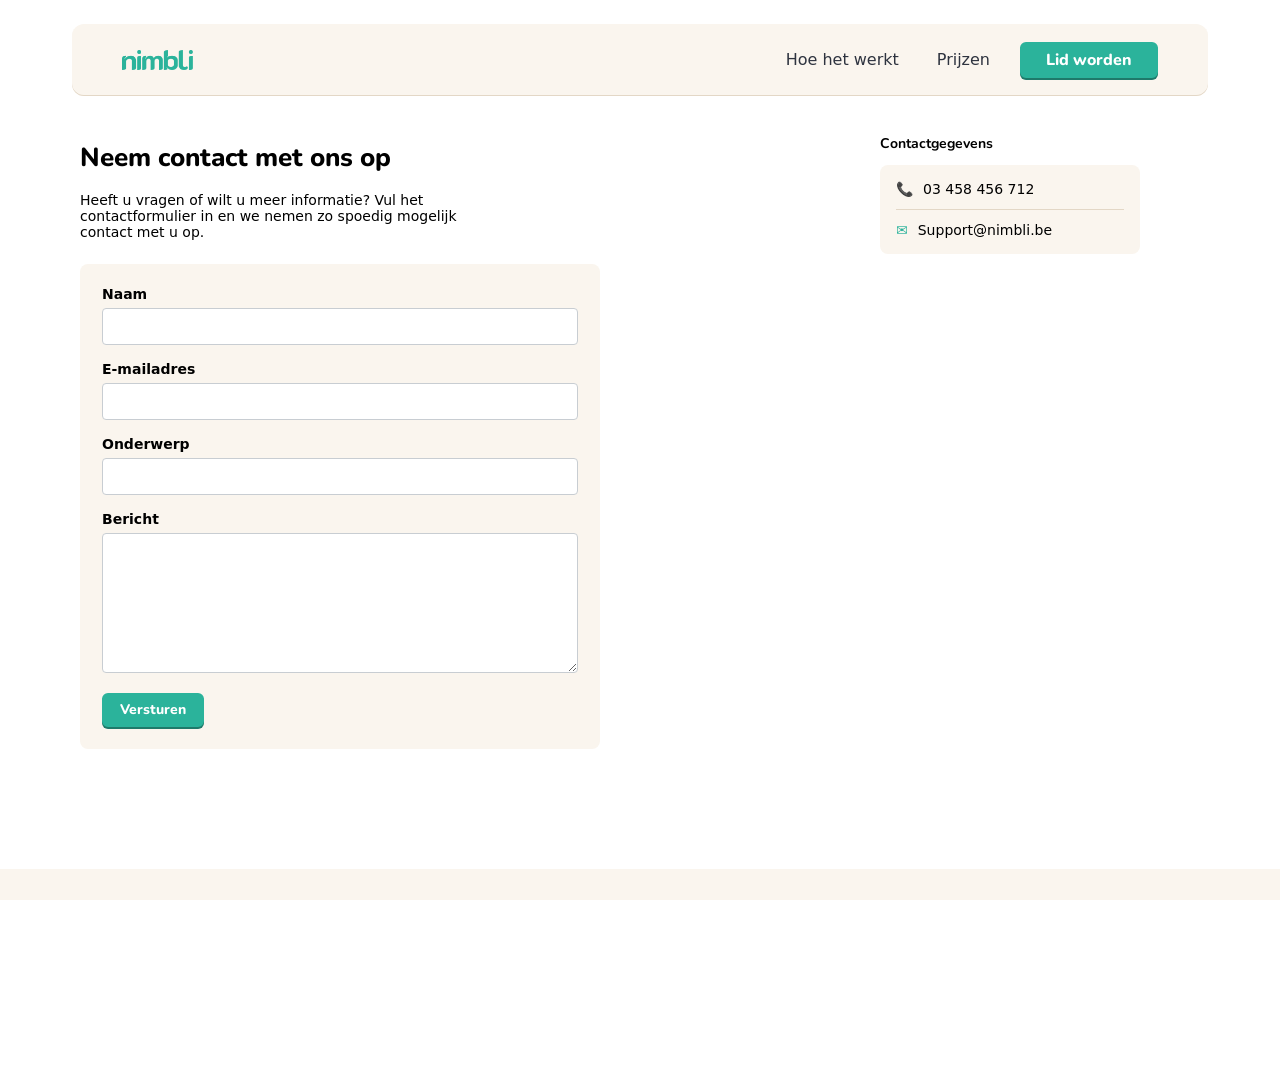
==== contact.html @ 8537b6ae "Add custom font styles and update layout for improved consistency across pages" ====
<!doctype html>
<html lang="nl">

<head>
    <meta charset="utf-8" />
    <meta name="viewport" content="width=device-width, initial-scale=1" />
    <title>Nimbli — Prijzen</title>

    <link rel="preconnect" href="https://fonts.googleapis.com">
    <link rel="preconnect" href="https://fonts.gstatic.com" crossorigin>
    <link href="https://fonts.googleapis.com/css2?family=Nunito:wght@400;500;600;700;800;900&display=swap"
        rel="stylesheet">
        <link rel="fonts" href="css/font.css" />

    <link rel="stylesheet" href="css/contact.css" />
</head>

<body>

    <!-- HEADER -->
    <header class="topbar">
        <div class="container topbar__inner">
            <a class="brand" href="index.html">
                <img src="assets/images/Logo.png" alt="nimbli" class="brand__logo" />
            </a>

            <button class="nav-toggle" aria-label="Menu openen" aria-expanded="false" type="button">
                <span></span>
                <span></span>
                <span></span>
            </button>

            <nav class="topnav">
                <a href="index.html#hoe-het-werkt" class="topnav__link">Hoe het werkt</a>
                <a href="prijzen.html" class="topnav__link">Prijzen</a>
                <a href="registratie1.html" class="btn btn--primary btn--sm">Lid worden</a>
            </nav>
        </div>

        <div class="container mobile-menu" id="mobileMenu">
            <nav class="mobile-menu__nav">
                <a href="index.html#hoe-het-werkt" class="mobile-menu__link">Hoe het werkt</a>
                <a href="prijzen.html" class="mobile-menu__link">Prijzen</a>
                <a href="registratie1.html" class="btn btn--primary btn--sm mobile-menu__btn">Lid worden</a>
            </nav>
        </div>
    </header>

    <main class="contact-page">
        <div class="container contact-page__container">

            <div class="contact-grid">

                <!-- LINKER KANT -->
                <div class="contact-left">

                    <h1 class="contact-title">Neem contact met ons op</h1>

                    <p class="contact-intro">
                        Heeft u vragen of wilt u meer informatie? Vul het contactformulier
                        in en we nemen zo spoedig mogelijk contact met u op.
                    </p>

                    <form class="contact-form">

                        <div class="form-group">
                            <label>Naam</label>
                            <input type="text">
                        </div>

                        <div class="form-group">
                            <label>E-mailadres</label>
                            <input type="email">
                        </div>

                        <div class="form-group">
                            <label>Onderwerp</label>
                            <input type="text">
                        </div>

                        <div class="form-group">
                            <label>Bericht</label>
                            <textarea rows="6"></textarea>
                        </div>

                        <button class="btn btn--primary btn--sm">Versturen</button>

                    </form>

                </div>

                <!-- RECHTER KANT -->
                <div class="contact-right">

                    <h3 class="contact-info-title">Contactgegevens</h3>

                    <div class="contact-card">

                        <div class="contact-info">
                            <span class="contact-icon">📞</span>
                            <span>03 458 456 712</span>
                        </div>

                        <div class="contact-divider"></div>

                        <div class="contact-info">
                            <span class="contact-icon">✉️</span>
                            <span>Support@nimbli.be</span>
                        </div>

                    </div>

                </div>

            </div>

        </div>
    </main>

    <!-- FOOTER -->
    <footer class="footer" id="contact">
        <div class="container footer__grid">

            <div class="footer__brand">
                <img src="assets/images/Logo.png" alt="nimbli" class="footer__logo" />

                <div class="footer__socials">
                    <a href="#" aria-label="LinkedIn">
                        <img src="assets/images/linkedin.png" alt="LinkedIn">
                    </a>
                    <a href="#" aria-label="Instagram">
                        <img src="assets/images/instagram.png" alt="Instagram">
                    </a>
                </div>

                <p class="footer__copyright">© 2026 Nimbli.</p>
            </div>

            <div class="footer__col">
                <a href="index.html#hoe-het-werkt">Hoe het werkt</a>
                <a href="prijzen.html">Prijzen</a>
                <a href="registratie1.html">Registreren</a>
            </div>

            <div class="footer__col footer__contact">
                <p>Contacteer ons</p>

                <a href="tel:03458456712">
                    <svg viewBox="0 0 24 24" fill="currentColor" aria-hidden="true">
                        <path fill-rule="evenodd"
                            d="M1.5 4.5a3 3 0 0 1 3-3h1.372c.86 0 1.61.586 1.819 1.42l1.105 4.423a1.875 1.875 0 0 1-.694 1.955l-1.293.97c-.135.101-.164.249-.126.352a11.285 11.285 0 0 0 6.697 6.697c.103.038.25.009.352-.126l.97-1.293a1.875 1.875 0 0 1 1.955-.694l4.423 1.105c.834.209 1.42.959 1.42 1.82V19.5a3 3 0 0 1-3 3h-2.25C8.552 22.5 1.5 15.448 1.5 6.75V4.5Z"
                            clip-rule="evenodd" />
                    </svg>
                    <span>03 458 456 712</span>
                </a>

                <a href="mailto:Support@nimbli.be">
                    <svg viewBox="0 0 24 24" fill="currentColor" aria-hidden="true">
                        <path
                            d="M1.5 8.67v8.58a3 3 0 0 0 3 3h15a3 3 0 0 0 3-3V8.67l-8.928 5.493a3 3 0 0 1-3.144 0L1.5 8.67Z" />
                        <path
                            d="M22.5 6.908V6.75a3 3 0 0 0-3-3h-15a3 3 0 0 0-3 3v.158l9.714 5.978a1.5 1.5 0 0 0 1.572 0L22.5 6.908Z" />
                    </svg>
                    <span>Support@nimbli.be</span>
                </a>
            </div>

        </div>
    </footer>

    <script>
        const navToggle = document.querySelector('.nav-toggle');
        const mobileMenu = document.getElementById('mobileMenu');

        if (navToggle && mobileMenu) {
            navToggle.addEventListener('click', () => {
                const isOpen = navToggle.classList.toggle('is-open');
                mobileMenu.classList.toggle('is-open', isOpen);
                navToggle.setAttribute('aria-expanded', isOpen ? 'true' : 'false');
            });

            mobileMenu.querySelectorAll('a').forEach(link => {
                link.addEventListener('click', () => {
                    navToggle.classList.remove('is-open');
                    mobileMenu.classList.remove('is-open');
                    navToggle.setAttribute('aria-expanded', 'false');
                });
            });
        }
    </script>
</body>

</html>
---- css/font.css ----
/* style.css */
/* #### Generated By: http://font.download #### */

@font-face {
    font-family: 'Cabinet Grotesk Regular';
    font-style: normal;
    font-weight: normal;
    src: local('Cabinet Grotesk Regular'), url('CabinetGrotesk-Regular.woff') format('woff');
    }
    
  
    @font-face {
    font-family: 'Cabinet Grotesk Thin';
    font-style: normal;
    font-weight: normal;
    src: local('Cabinet Grotesk Thin'), url('CabinetGrotesk-Thin.woff') format('woff');
    }
    
  
    @font-face {
    font-family: 'Cabinet Grotesk Extralight';
    font-style: normal;
    font-weight: normal;
    src: local('Cabinet Grotesk Extralight'), url('CabinetGrotesk-Extralight.woff') format('woff');
    }
    
  
    @font-face {
    font-family: 'Cabinet Grotesk Light';
    font-style: normal;
    font-weight: normal;
    src: local('Cabinet Grotesk Light'), url('CabinetGrotesk-Light.woff') format('woff');
    }
    
  
    @font-face {
    font-family: 'Cabinet Grotesk Medium';
    font-style: normal;
    font-weight: normal;
    src: local('Cabinet Grotesk Medium'), url('CabinetGrotesk-Medium.woff') format('woff');
    }
    
  
    @font-face {
    font-family: 'Cabinet Grotesk Bold';
    font-style: normal;
    font-weight: normal;
    src: local('Cabinet Grotesk Bold'), url('CabinetGrotesk-Bold.woff') format('woff');
    }
    
  
    @font-face {
    font-family: 'Cabinet Grotesk Extrabold';
    font-style: normal;
    font-weight: normal;
    src: local('Cabinet Grotesk Extrabold'), url('CabinetGrotesk-Extrabold.woff') format('woff');
    }
    
  
    @font-face {
    font-family: 'Cabinet Grotesk Black';
    font-style: normal;
    font-weight: normal;
    src: local('Cabinet Grotesk Black'), url('CabinetGrotesk-Black.woff') format('woff');
    }
---- css/contact.css ----
:root {
    --brand-primary: #2BB39B;
    --brand-primary-dark: #009883;

    --bg: #FFFFFF;
    --bg-soft: #FAF5EE;

    --text: #000000;
    --muted: #929292;
    --border: #E7E2D8;

    --brand-yellow: #FBB92A;
    --brand-red: #EB5E5A;
    --brand-blue: #82B3E1;
    --brand-dark-grey: #929292;

    --container: 1440px;

    --radius-lg: 10px;
    --radius-btn: 6px;
}

* {
    box-sizing: border-box;
}

html,
body {
    height: 100%;
    width: 100vw;
    overflow-x: hidden;
    margin: 0;
    font-family: 'Cabinet Grotesk', system-ui, sans-serif;
    scroll-behavior: smooth;
}

h1, h2, h3, h4, h5, .btn{ 
    font-family: "Nunito", sans-serif;
}

img {
    max-width: 100%;
    display: block;
}

a {
    color: inherit;
    text-decoration: none;
}

.container {
    width: min(var(--container), calc(100% - 96px));
    margin-inline: auto;
}

.muted {
    color: var(--muted);
}


/*  NAV / TOPBAR */
.topbar {
    padding: 24px;
    position: fixed;
    width: 100vw;
    z-index: 999;
    margin-top: 0;
}

.topbar__inner {
    background: var(--bg-soft);
    border-radius: 12px;
    padding: 18px 50px;
    display: flex;
    align-items: center;
    justify-content: space-between;
    box-shadow: inset 0 -1px 0 #E3D7C6;
}

.brand__logo {
    height: 20px;
    width: auto;
    display: block;
}

.topnav {
    display: flex;
    align-items: center;
    gap: 22px;
}

.topnav__link {
    font-size: 16px;
    font-weight: 500;
    color: rgba(17, 24, 39, 0.88);
    padding: 0px 8px;
    line-height: 1;
}

.topnav__link:hover {
    color: rgba(17, 24, 39, 1);
}

.topbar .btn--sm {
    padding: 8px 24px;
    font-size: 16px;
    line-height: 1;
}


.nav-toggle {
    display: none;
    width: 40px;
    height: 40px;
    border: 0;
    background: transparent;
    padding: 0;
    align-items: center;
    justify-content: center;
    flex-direction: column;
    gap: 5px;
    cursor: pointer;
}

.nav-toggle span {
    width: 24px;
    height: 2px;
    background: var(--brand-primary);
    border-radius: 999px;
    display: block;
}

.mobile-menu {
    display: none;
}

/* BUTTONS */
.btn {
    display: inline-flex;
    align-items: center;
    justify-content: center;
    gap: 10px;
    padding: 10px 16px;
    border-radius: var(--radius-btn);
    border: 2px solid transparent;
    font-weight: 800;
    font-size: 16px;
    line-height: 1;
    white-space: nowrap;
    box-shadow: 0 2px 0 #1E7A6A;
    transform: translateY(0);
    transition: transform 0.05s ease, box-shadow 0.05s ease;
    user-select: none;
    -webkit-tap-highlight-color: transparent;
}

.btn:active {
    transform: translateY(2px);
    box-shadow: 0 1px 0 #1E7A6A;
}

.btn--sm {
    padding: 8px 16px;
    font-size: 14px;
    line-height: 1;
}

.btn--primary {
    background: var(--brand-primary);
    border: 2px solid var(--brand-primary);
    color: #fff;
}

.btn--primary:hover {
    background: var(--brand-primary-dark);
    border-color: var(--brand-primary-dark);
}

.btn--outline {
    background: #fff;
    border: 2px solid var(--brand-primary);
    color: var(--brand-primary);
}

.btn--outline:hover {
    background: rgba(43, 179, 155, 0.07);
}

/* Contact pagina */
.contact-page {
    padding: 120px 32px;
}

.contact-page__container {
    width: min(1180px, calc(100% - 96px));
    margin: auto;
}

.contact-grid {
    display: grid;
    grid-template-columns: 1fr 320px;
    gap: 80px;
    align-items: start;
}

/* Linker kant */
.contact-title {
    font-size: 26px;
    font-weight: 800;
    margin-top: 20px;
}

.contact-intro {
    font-size: 14px;
    margin-bottom: 24px;
    max-width: 420px;
}

/* formulier */
.contact-form {
    background: var(--bg-soft);
    padding: 22px;
    border-radius: 8px;
    max-width: 520px;
}

.contact-form .form-group {
    margin-bottom: 16px;
}

.contact-form label {
    display: block;
    font-size: 14px;
    font-weight: 700;
    margin-bottom: 6px;
}

.contact-form input,
.contact-form textarea {
    width: 100%;
    border: 1px solid #C8CDD2;
    border-radius: 4px;
    padding: 8px 10px;
    font-family: "Nunito", sans-serif;
    font-size: 14px;
}

.contact-form textarea {
    resize: vertical;
    min-height: 140px;
}

/* Rechter kant */
.contact-info-title {
    font-size: 14px;
    font-weight: 700;
    margin-bottom: 12px;
}

.contact-card {
    background: var(--bg-soft);
    border-radius: 8px;
    padding: 16px;
    width: 260px;
}

.contact-info {
    display: flex;
    align-items: center;
    gap: 10px;
    font-size: 14px;
}

.contact-divider {
    height: 1px;
    background: #E3D7C6;
    margin: 12px 0;
}

.contact-icon {
    color: var(--brand-primary);
}

/* FOOTER */
.footer {
    background: var(--bg-soft);
    padding: 40px 120px;
}

.footer .container {
    width: min(1180px, calc(100% - 96px));
    margin: 0 auto;
}

.footer__grid {
    display: grid;
    grid-template-columns: 1fr 1fr 1fr;
    gap: 60px;
    align-items: start;
}

.footer__brand {
    display: flex;
    flex-direction: column;
    gap: 18px;
}

.footer__logo {
    width: 130px;
    height: auto;
    display: block;
}

.footer__socials {
    display: flex;
    align-items: center;
    gap: 12px;
}

.footer__socials a {
    width: 28px;
    height: 28px;
    display: flex;
    align-items: center;
    justify-content: center;
}

.footer__socials img {
    width: 100%;
    height: 100%;
    object-fit: contain;
}

.footer__copyright {
    margin: 0;
    font-size: 14px;
    color: rgba(17, 24, 39, 0.65);
}

.footer__col {
    display: flex;
    flex-direction: column;
    gap: 14px;
}

.footer__col a {
    display: block;
    font-size: 14px;
    color: rgba(17, 24, 39, 0.9);
}

.footer__contact p {
    margin: 0 0 4px;
    font-size: 14px;
    font-weight: 700;
    color: #111827;
}

.footer__contact a {
    display: flex;
    align-items: center;
    gap: 10px;
    font-size: 14px;
    color: rgba(17, 24, 39, 0.9);
}

.footer__contact svg {
    width: 18px;
    height: 18px;
    flex-shrink: 0;
    color: #111827;
}

/* Mobile */
@media (max-width:768px) {
    .container {
        width: calc(100% - 32px);
    }

    /* Header */
    .topbar .container {
        width: calc(100% - 24px);
    }

    .topbar {
        padding: 12px;
        position: fixed;
        top: 0;
        left: 0;
        width: 100%;
    }
    
    .topbar__inner {
        background: var(--bg-soft);
        border-radius: 8px;
        padding: 16px 24px;
        display: flex;
        align-items: center;
        justify-content: space-between;
        box-shadow: inset 0 -1px 0 #E3D7C6;
        background: var(--bg-soft);
        border-radius: 8px;
        padding: 16px 24px;
        display: flex;
        align-items: center;
        justify-content: space-between;
        box-shadow: inset 0 -1px 0 #E3D7C6;
    }

    .brand__logo {
        height: 22px;
    }

    .topnav {
        display: none;
    }

    .nav-toggle {
        display: inline-flex;
    }

    .mobile-menu {
        display: block;
        max-height: 0;
        overflow: hidden;
        transition: max-height 0.25s ease;
    }

    .mobile-menu.is-open {
        max-height: 220px;
        margin-top: 10px;
    }

    .mobile-menu__nav {
        background: var(--bg-soft);
        border-radius: 10px;
        padding: 12px 14px 14px;
        box-shadow: inset 0 -1px 0 #E3D7C6;
        display: flex;
        flex-direction: column;
        gap: 12px;
    }

    .mobile-menu__link {
        font-size: 14px;
        color: rgba(17, 24, 39, 0.9);
    }

    .mobile-menu__btn {
        align-self: flex-start;
    }

    .contact-page {
        padding: 100px 32px;
    }

    .contact-page__container {
        width: calc(100% - 32px);
    }

    .contact-grid {
        grid-template-columns: 1fr;
        gap: 26px;
    }

    .contact-title {
        font-size: 18px;
    }

    .contact-intro {
        font-size: 14px;
    }

    .contact-form {
        padding: 16px;
    }

    .contact-form input,
    .contact-form textarea {
        font-size: 14px;
    }

    .contact-card {
        width: 100%;
    }

    /* Footer */
    .footer {
        padding: 40px 32px;
    }

    .footer .container {
        width: calc(100% - 32px);
    }

    .footer__grid {
        grid-template-columns: 1fr;
        gap: 18px;
    }

    .footer__brand {
        gap: 10px;
    }

    .footer__logo {
        width: 90px;
    }

    .footer__socials a {
        width: 20px;
        height: 20px;
    }

    .footer__col {
        gap: 10px;
    }

    .footer__col a,
    .footer__contact a,
    .footer__contact p {
        font-size: 14px;
    }

    .footer__contact {
        grid-column: auto;
    }

    .footer__contact svg {
        width: 14px;
        height: 14px;
    }
}
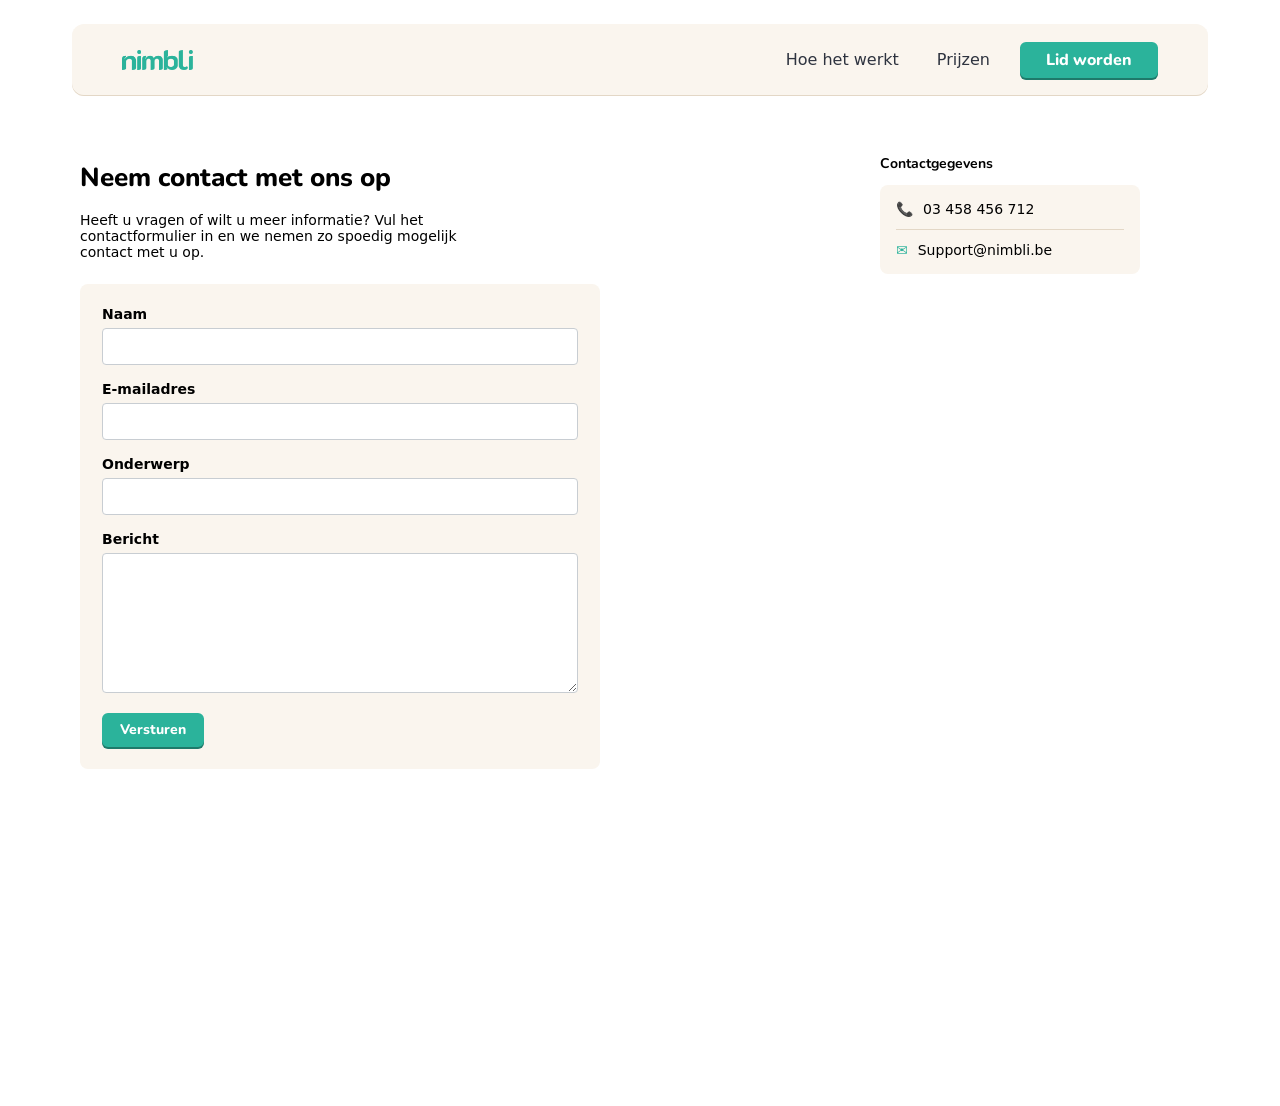
==== commit 053ea369: "Google tag added" ====
--- a/contact.html
+++ b/contact.html
@@ -2,6 +2,15 @@
 <html lang="nl">
 
 <head>
+    <!-- Google tag (gtag.js) -->
+    <script async src="https://www.googletagmanager.com/gtag/js?id=G-90QB9ECK73"></script>
+    <script>
+        window.dataLayer = window.dataLayer || [];
+        function gtag() { dataLayer.push(arguments); }
+        gtag('js', new Date());
+
+        gtag('config', 'G-90QB9ECK73');
+    </script>
     <meta charset="utf-8" />
     <meta name="viewport" content="width=device-width, initial-scale=1" />
     <title>Nimbli — Prijzen</title>
@@ -10,7 +19,6 @@
     <link rel="preconnect" href="https://fonts.gstatic.com" crossorigin>
     <link href="https://fonts.googleapis.com/css2?family=Nunito:wght@400;500;600;700;800;900&display=swap"
         rel="stylesheet">
-        <link rel="fonts" href="css/font.css" />
 
     <link rel="stylesheet" href="css/contact.css" />
 </head>
--- a/css/contact.css
+++ b/css/contact.css
@@ -188,7 +188,7 @@
 
 /* Contact pagina */
 .contact-page {
-    padding: 120px 32px;
+    padding: 140px 32px;
 }
 
 .contact-page__container {
@@ -484,13 +484,14 @@
         width: 100%;
     }
 
+
     /* Footer */
     .footer {
-        padding: 40px 32px;
+        padding: 40px 0;
     }
 
     .footer .container {
-        width: calc(100% - 32px);
+        width: calc(100% - 60px);
     }
 
     .footer__grid {
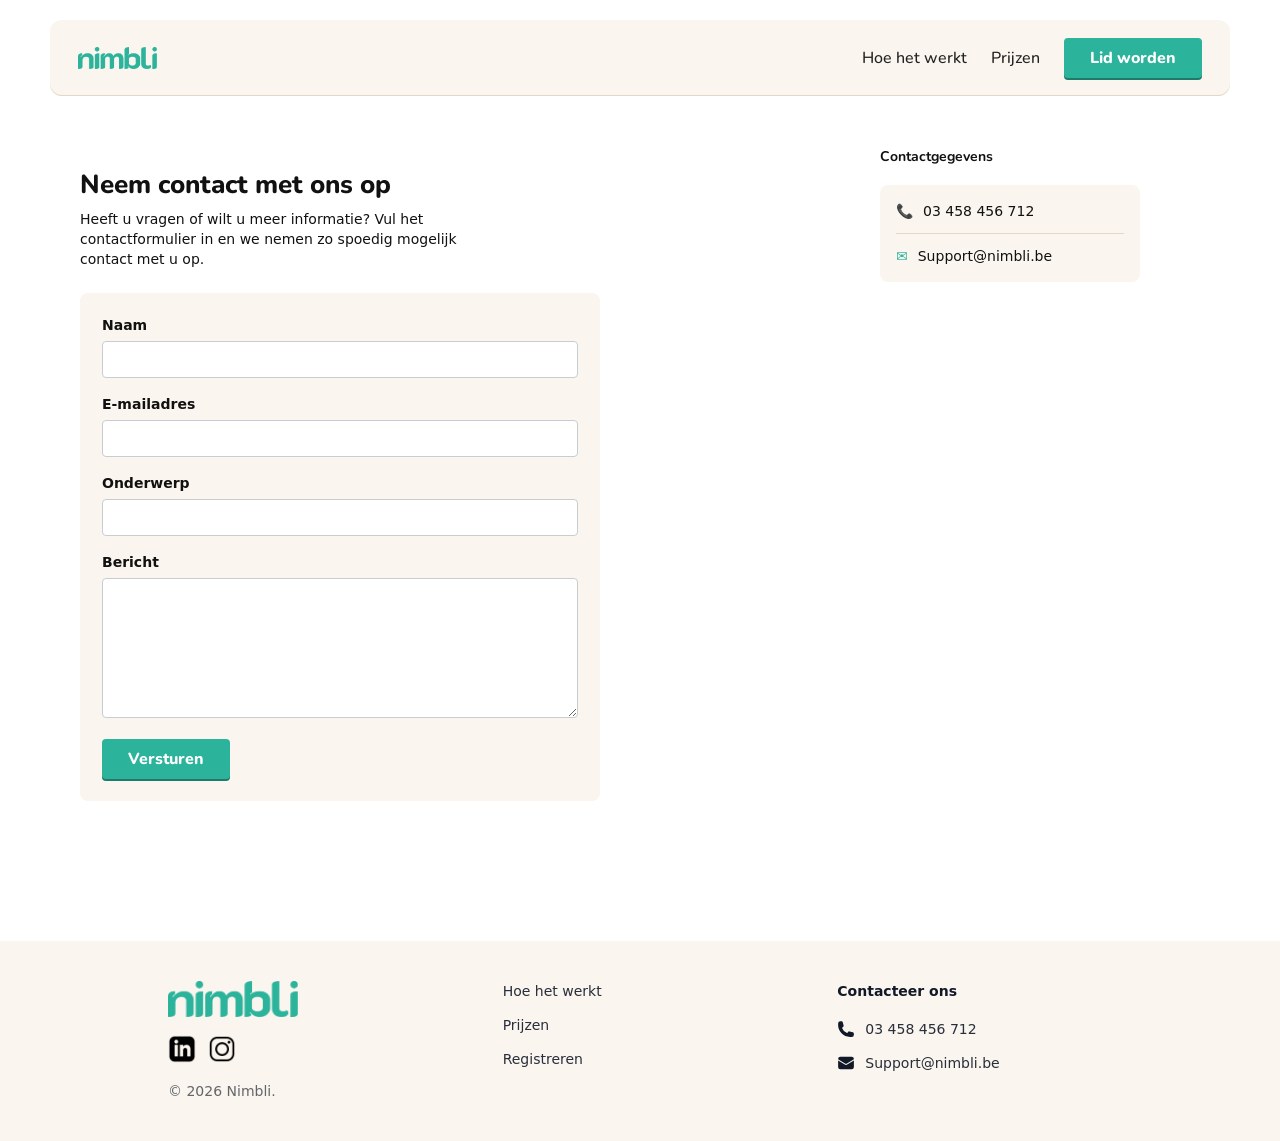
==== commit 4fde3267: "Remove unused images and add favicon link to HTML files" ====
--- a/contact.html
+++ b/contact.html
@@ -11,20 +11,35 @@
 
         gtag('config', 'G-90QB9ECK73');
     </script>
+    <!-- Google Tag Manager -->
+    <script>(function (w, d, s, l, i) {
+            w[l] = w[l] || []; w[l].push({
+                'gtm.start':
+                    new Date().getTime(), event: 'gtm.js'
+            }); var f = d.getElementsByTagName(s)[0],
+                j = d.createElement(s), dl = l != 'dataLayer' ? '&l=' + l : ''; j.async = true; j.src =
+                    'https://www.googletagmanager.com/gtm.js?id=' + i + dl; f.parentNode.insertBefore(j, f);
+        })(window, document, 'script', 'dataLayer', 'GTM-WCHTFLN3');</script>
+    <!-- End Google Tag Manager -->
     <meta charset="utf-8" />
     <meta name="viewport" content="width=device-width, initial-scale=1" />
-    <title>Nimbli — Prijzen</title>
+    <title>Nimbli — Contact</title>
+    <link rel="icon" href="favicon.ico" sizes="any">
 
     <link rel="preconnect" href="https://fonts.googleapis.com">
     <link rel="preconnect" href="https://fonts.gstatic.com" crossorigin>
     <link href="https://fonts.googleapis.com/css2?family=Nunito:wght@400;500;600;700;800;900&display=swap"
         rel="stylesheet">
+    <link rel="fonts" href="css/font.css" />
 
     <link rel="stylesheet" href="css/contact.css" />
 </head>
 
 <body>
-
+    <!-- Google Tag Manager (noscript) -->
+    <noscript><iframe src="https://www.googletagmanager.com/ns.html?id=GTM-WCHTFLN3" height="0" width="0"
+            style="display:none;visibility:hidden"></iframe></noscript>
+    <!-- End Google Tag Manager (noscript) -->
     <!-- HEADER -->
     <header class="topbar">
         <div class="container topbar__inner">
--- a/css/font.css
+++ b/css/font.css
@@ -0,0 +1,66 @@
+/* style.css */
+/* #### Generated By: http://font.download #### */
+
+@font-face {
+    font-family: 'Cabinet Grotesk Regular';
+    font-style: normal;
+    font-weight: normal;
+    src: local('Cabinet Grotesk Regular'), url('CabinetGrotesk-Regular.woff') format('woff');
+    }
+    
+  
+    @font-face {
+    font-family: 'Cabinet Grotesk Thin';
+    font-style: normal;
+    font-weight: normal;
+    src: local('Cabinet Grotesk Thin'), url('CabinetGrotesk-Thin.woff') format('woff');
+    }
+    
+  
+    @font-face {
+    font-family: 'Cabinet Grotesk Extralight';
+    font-style: normal;
+    font-weight: normal;
+    src: local('Cabinet Grotesk Extralight'), url('CabinetGrotesk-Extralight.woff') format('woff');
+    }
+    
+  
+    @font-face {
+    font-family: 'Cabinet Grotesk Light';
+    font-style: normal;
+    font-weight: normal;
+    src: local('Cabinet Grotesk Light'), url('CabinetGrotesk-Light.woff') format('woff');
+    }
+    
+  
+    @font-face {
+    font-family: 'Cabinet Grotesk Medium';
+    font-style: normal;
+    font-weight: normal;
+    src: local('Cabinet Grotesk Medium'), url('CabinetGrotesk-Medium.woff') format('woff');
+    }
+    
+  
+    @font-face {
+    font-family: 'Cabinet Grotesk Bold';
+    font-style: normal;
+    font-weight: normal;
+    src: local('Cabinet Grotesk Bold'), url('CabinetGrotesk-Bold.woff') format('woff');
+    }
+    
+  
+    @font-face {
+    font-family: 'Cabinet Grotesk Extrabold';
+    font-style: normal;
+    font-weight: normal;
+    src: local('Cabinet Grotesk Extrabold'), url('CabinetGrotesk-Extrabold.woff') format('woff');
+    }
+    
+  
+    @font-face {
+    font-family: 'Cabinet Grotesk Black';
+    font-style: normal;
+    font-weight: normal;
+    src: local('Cabinet Grotesk Black'), url('CabinetGrotesk-Black.woff') format('woff');
+    }
+  
--- a/css/contact.css
+++ b/css/contact.css
@@ -1,46 +1,133 @@
 :root {
     --brand-primary: #2BB39B;
-    --brand-primary-dark: #009883;
+    --brand-primary-dark: #189881;
 
     --bg: #FFFFFF;
     --bg-soft: #FAF5EE;
-
-    --text: #000000;
-    --muted: #929292;
+    --text: #111111;
+    --muted: #6F6F6F;
     --border: #E7E2D8;
-
-    --brand-yellow: #FBB92A;
-    --brand-red: #EB5E5A;
-    --brand-blue: #82B3E1;
-    --brand-dark-grey: #929292;
-
-    --container: 1440px;
-
-    --radius-lg: 10px;
-    --radius-btn: 6px;
-}
-
-* {
+    --border-soft: #EEE8DE;
+
+    --shadow-btn: 0 2px 0 #1E7A6A;
+
+    --container: 1180px;
+    --radius-lg: 12px;
+    --radius-md: 8px;
+    --radius-sm: 4px;
+
+    --section-x: 40px;
+    --header-top: 20px;
+    --header-height-space: 110px;
+
+    /* Typography */
+    --font-heading: "Nunito", sans-serif;
+    --font-body: "Cabinet Grotesk", system-ui, sans-serif;
+
+    --h1-size: 36px;
+    --h1-line: 49px;
+    --h1-weight: 800;
+
+    --h2-size: 28px;
+    --h2-line: 44px;
+    --h2-weight: 700;
+
+    --h3-size: 24px;
+    --h3-line: 33px;
+    --h3-weight: 700;
+
+    --h4-size: 20px;
+    --h4-line: 27px;
+    --h4-weight: 400;
+
+    --h5-size: 16px;
+    --h5-line: 22px;
+    --h5-weight: 300;
+
+    --body-lg-size: 18px;
+    --body-lg-line: 20px;
+    --body-lg-weight: 400;
+
+    --body-size: 16px;
+    --body-line: 20px;
+    --body-weight: 400;
+
+    --body-sm-size: 14px;
+    --body-sm-line: 20px;
+    --body-sm-weight: 400;
+
+    --btn-size: 16px;
+    --btn-line: 20px;
+    --btn-weight: 800;
+}
+
+*,
+*::before,
+*::after {
     box-sizing: border-box;
 }
 
-html,
+html {
+    scroll-behavior: smooth;
+}
+
 body {
-    height: 100%;
-    width: 100vw;
+    margin: 0;
+    background: var(--bg);
+    color: var(--text);
+    font-family: var(--font-body);
+    font-size: var(--body-size);
+    line-height: var(--body-line);
+    font-weight: var(--body-weight);
     overflow-x: hidden;
+}
+
+h1,
+h2,
+h3,
+h4,
+h5,
+.btn,
+.topnav__link,
+.mobile-menu__link {
+    font-family: var(--font-heading);
     margin: 0;
-    font-family: 'Cabinet Grotesk', system-ui, sans-serif;
-    scroll-behavior: smooth;
-}
-
-h1, h2, h3, h4, h5, .btn{ 
-    font-family: "Nunito", sans-serif;
+}
+
+h1 {
+    font-size: var(--h1-size);
+    line-height: var(--h1-line);
+    font-weight: var(--h1-weight);
+}
+
+h2 {
+    font-size: var(--h2-size);
+    line-height: var(--h2-line);
+    font-weight: var(--h2-weight);
+}
+
+h3 {
+    font-size: var(--h3-size);
+    line-height: var(--h3-line);
+    font-weight: var(--h3-weight);
+}
+
+h4 {
+    font-size: var(--h4-size);
+    line-height: var(--h4-line);
+    font-weight: var(--h4-weight);
+}
+
+h5 {
+    font-size: var(--h5-size);
+    line-height: var(--h5-line);
+    font-weight: var(--h5-weight);
 }
 
 img {
+    display: block;
     max-width: 100%;
-    display: block;
+    height: auto;
 }
 
 a {
@@ -48,8 +135,17 @@
     text-decoration: none;
 }
 
+p {
+    margin: 0;
+}
+
+ul {
+    margin: 0;
+    padding-left: 18px;
+}
+
 .container {
-    width: min(var(--container), calc(100% - 96px));
+    width: min(var(--container), calc(100% - (var(--section-x) * 2)));
     margin-inline: auto;
 }
 
@@ -57,101 +153,118 @@
     color: var(--muted);
 }
 
-
-/*  NAV / TOPBAR */
+/* =======================
+   TOPBAR
+======================= */
 .topbar {
-    padding: 24px;
     position: fixed;
-    width: 100vw;
-    z-index: 999;
-    margin-top: 0;
+    top: var(--header-top);
+    left: 0;
+    width: 100%;
+    z-index: 1000;
+    pointer-events: none;
+}
+
+.topbar__inner,
+.mobile-menu {
+    pointer-events: auto;
 }
 
 .topbar__inner {
     background: var(--bg-soft);
     border-radius: 12px;
-    padding: 18px 50px;
+    padding: 18px 28px;
+    min-height: 68px;
     display: flex;
     align-items: center;
     justify-content: space-between;
     box-shadow: inset 0 -1px 0 #E3D7C6;
 }
 
+.brand {
+    display: inline-flex;
+    align-items: center;
+    flex-shrink: 0;
+}
+
 .brand__logo {
-    height: 20px;
+    height: 22px;
     width: auto;
-    display: block;
 }
 
 .topnav {
     display: flex;
     align-items: center;
-    gap: 22px;
+    gap: 24px;
 }
 
 .topnav__link {
     font-size: 16px;
+    line-height: 20px;
     font-weight: 500;
-    color: rgba(17, 24, 39, 0.88);
-    padding: 0px 8px;
-    line-height: 1;
+    color: #222;
+    transition: opacity 0.2s ease;
 }
 
 .topnav__link:hover {
-    color: rgba(17, 24, 39, 1);
-}
-
-.topbar .btn--sm {
-    padding: 8px 24px;
-    font-size: 16px;
-    line-height: 1;
-}
-
+    opacity: 0.7;
+}
 
 .nav-toggle {
     display: none;
-    width: 40px;
-    height: 40px;
+    width: 42px;
+    height: 42px;
+    padding: 0;
     border: 0;
     background: transparent;
-    padding: 0;
+    cursor: pointer;
     align-items: center;
     justify-content: center;
     flex-direction: column;
     gap: 5px;
-    cursor: pointer;
 }
 
 .nav-toggle span {
-    width: 24px;
+    width: 22px;
     height: 2px;
+    border-radius: 999px;
     background: var(--brand-primary);
-    border-radius: 999px;
-    display: block;
+    transition: transform 0.2s ease, opacity 0.2s ease;
+}
+
+.nav-toggle.is-open span:nth-child(1) {
+    transform: translateY(7px) rotate(45deg);
+}
+
+.nav-toggle.is-open span:nth-child(2) {
+    opacity: 0;
+}
+
+.nav-toggle.is-open span:nth-child(3) {
+    transform: translateY(-7px) rotate(-45deg);
 }
 
 .mobile-menu {
     display: none;
 }
 
-/* BUTTONS */
+/* =======================
+   BUTTONS
+======================= */
 .btn {
     display: inline-flex;
     align-items: center;
     justify-content: center;
-    gap: 10px;
-    padding: 10px 16px;
-    border-radius: var(--radius-btn);
+    min-height: 42px;
+    padding: 8px 24px;
+    border-radius: 4px;
     border: 2px solid transparent;
-    font-weight: 800;
-    font-size: 16px;
-    line-height: 1;
+    font-size: var(--btn-size);
+    line-height: var(--btn-line);
+    font-weight: var(--btn-weight);
     white-space: nowrap;
-    box-shadow: 0 2px 0 #1E7A6A;
-    transform: translateY(0);
-    transition: transform 0.05s ease, box-shadow 0.05s ease;
-    user-select: none;
-    -webkit-tap-highlight-color: transparent;
+    box-shadow: var(--shadow-btn);
+    transition: transform 0.08s ease, box-shadow 0.08s ease, background-color 0.2s ease, border-color 0.2s ease;
 }
 
 .btn:active {
@@ -160,32 +273,34 @@
 }
 
 .btn--sm {
-    padding: 8px 16px;
-    font-size: 14px;
-    line-height: 1;
-}
-
-.btn--primary {
+    min-height: 38px;
+    padding: 8px 24px;
+    font-size: var(--btn-size);
+    line-height: var(--btn-line);
+}
+
+.btn--primary,
+.btn--faq {
     background: var(--brand-primary);
-    border: 2px solid var(--brand-primary);
+    border-color: var(--brand-primary);
     color: #fff;
 }
 
-.btn--primary:hover {
+.btn--primary:hover,
+.btn--faq:hover {
     background: var(--brand-primary-dark);
     border-color: var(--brand-primary-dark);
 }
 
 .btn--outline {
     background: #fff;
-    border: 2px solid var(--brand-primary);
+    border-color: var(--brand-primary);
     color: var(--brand-primary);
 }
 
 .btn--outline:hover {
-    background: rgba(43, 179, 155, 0.07);
-}
-
+    background: rgba(43, 179, 155, 0.06);
+}
 /* Contact pagina */
 .contact-page {
     padding: 140px 32px;
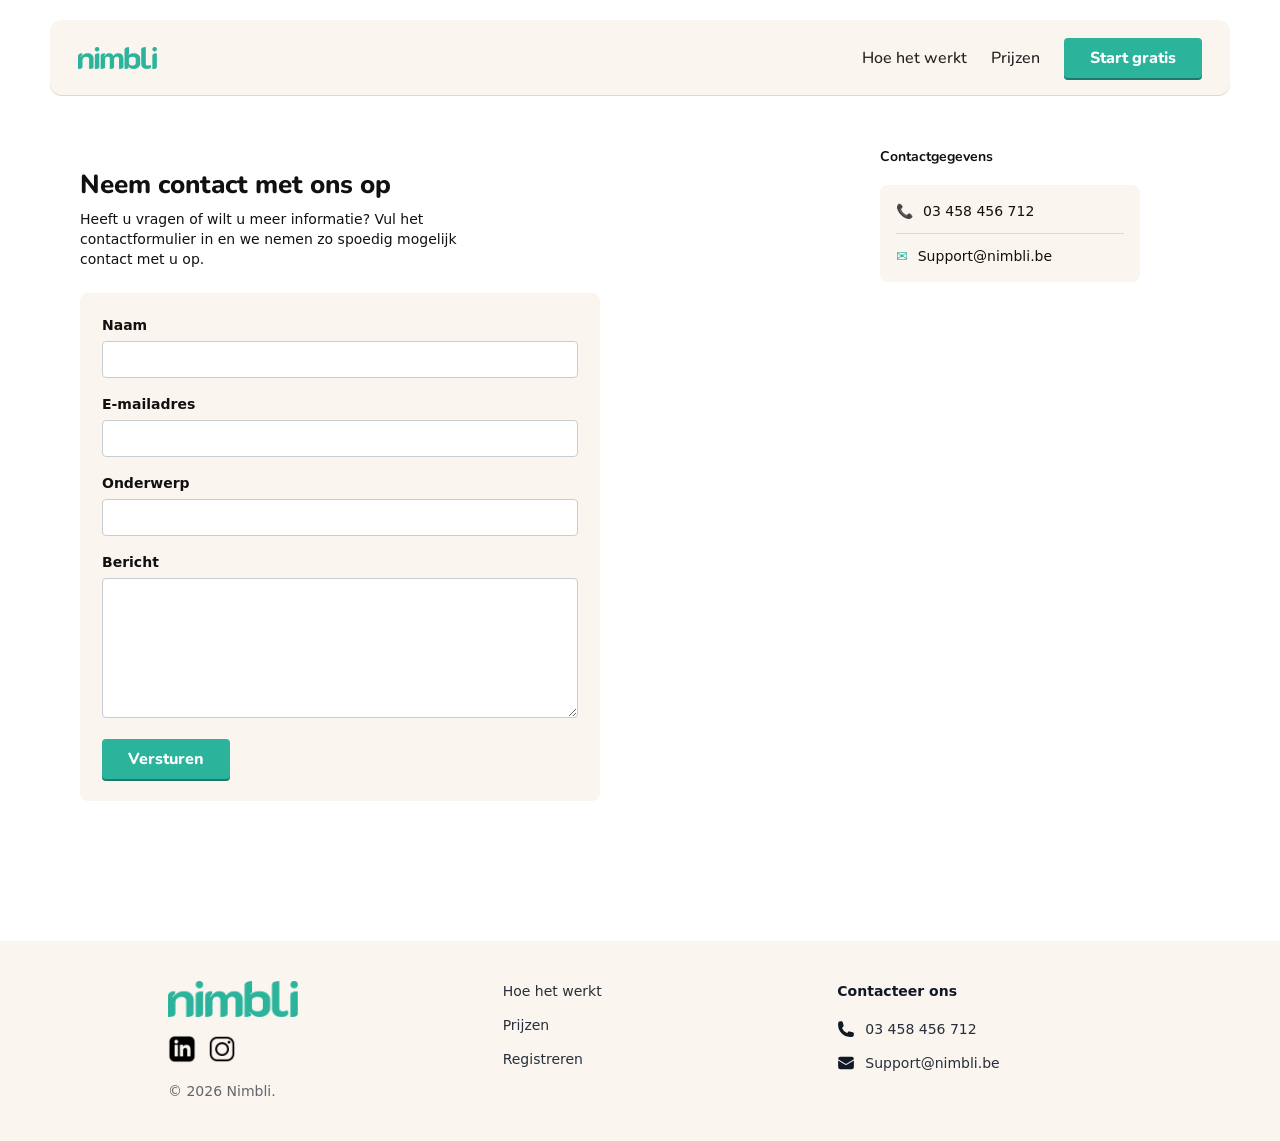
==== commit 060b429e: "Update navigation links and styles for onboarding process" ====
--- a/contact.html
+++ b/contact.html
@@ -56,7 +56,7 @@
             <nav class="topnav">
                 <a href="index.html#hoe-het-werkt" class="topnav__link">Hoe het werkt</a>
                 <a href="prijzen.html" class="topnav__link">Prijzen</a>
-                <a href="registratie1.html" class="btn btn--primary btn--sm">Lid worden</a>
+                <a href="onboarding.html" class="btn btn--primary btn--sm">Start gratis</a>
             </nav>
         </div>
 
@@ -64,7 +64,7 @@
             <nav class="mobile-menu__nav">
                 <a href="index.html#hoe-het-werkt" class="mobile-menu__link">Hoe het werkt</a>
                 <a href="prijzen.html" class="mobile-menu__link">Prijzen</a>
-                <a href="registratie1.html" class="btn btn--primary btn--sm mobile-menu__btn">Lid worden</a>
+                <a href="onboarding.html" class="btn btn--primary btn--sm mobile-menu__btn">Start gratis</a>
             </nav>
         </div>
     </header>
@@ -162,7 +162,7 @@
             <div class="footer__col">
                 <a href="index.html#hoe-het-werkt">Hoe het werkt</a>
                 <a href="prijzen.html">Prijzen</a>
-                <a href="registratie1.html">Registreren</a>
+                <a href="onboarding.html">Registreren</a>
             </div>
 
             <div class="footer__col footer__contact">
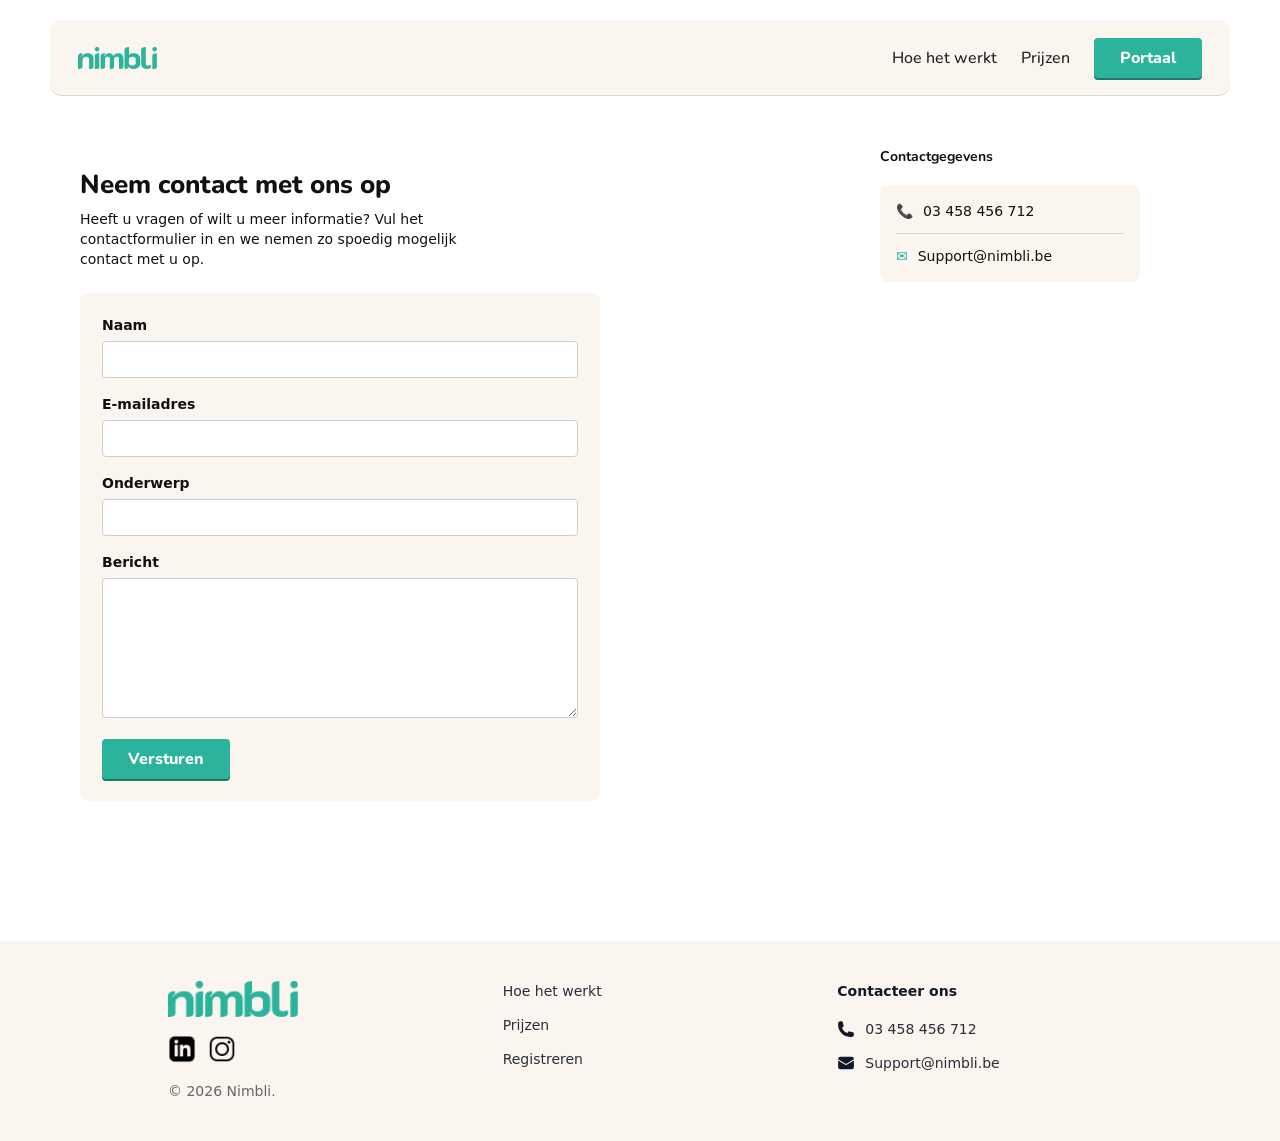
==== commit 372c7257: "fix: update button text from 'Start gratis' to 'Portaal' across multiple pages" ====
--- a/contact.html
+++ b/contact.html
@@ -56,7 +56,7 @@
             <nav class="topnav">
                 <a href="index.html#hoe-het-werkt" class="topnav__link">Hoe het werkt</a>
                 <a href="prijzen.html" class="topnav__link">Prijzen</a>
-                <a href="onboarding.html" class="btn btn--primary btn--sm">Start gratis</a>
+                <a href="onboarding.html" class="btn btn--primary btn--sm">Portaal</a>
             </nav>
         </div>
 
@@ -64,7 +64,7 @@
             <nav class="mobile-menu__nav">
                 <a href="index.html#hoe-het-werkt" class="mobile-menu__link">Hoe het werkt</a>
                 <a href="prijzen.html" class="mobile-menu__link">Prijzen</a>
-                <a href="onboarding.html" class="btn btn--primary btn--sm mobile-menu__btn">Start gratis</a>
+                <a href="onboarding.html" class="btn btn--primary btn--sm mobile-menu__btn">Portaal</a>
             </nav>
         </div>
     </header>
--- a/css/contact.css
+++ b/css/contact.css
@@ -549,7 +549,7 @@
     .mobile-menu__nav {
         background: var(--bg-soft);
         border-radius: 10px;
-        padding: 12px 14px 14px;
+        padding: 24px 16px 24px;
         box-shadow: inset 0 -1px 0 #E3D7C6;
         display: flex;
         flex-direction: column;
